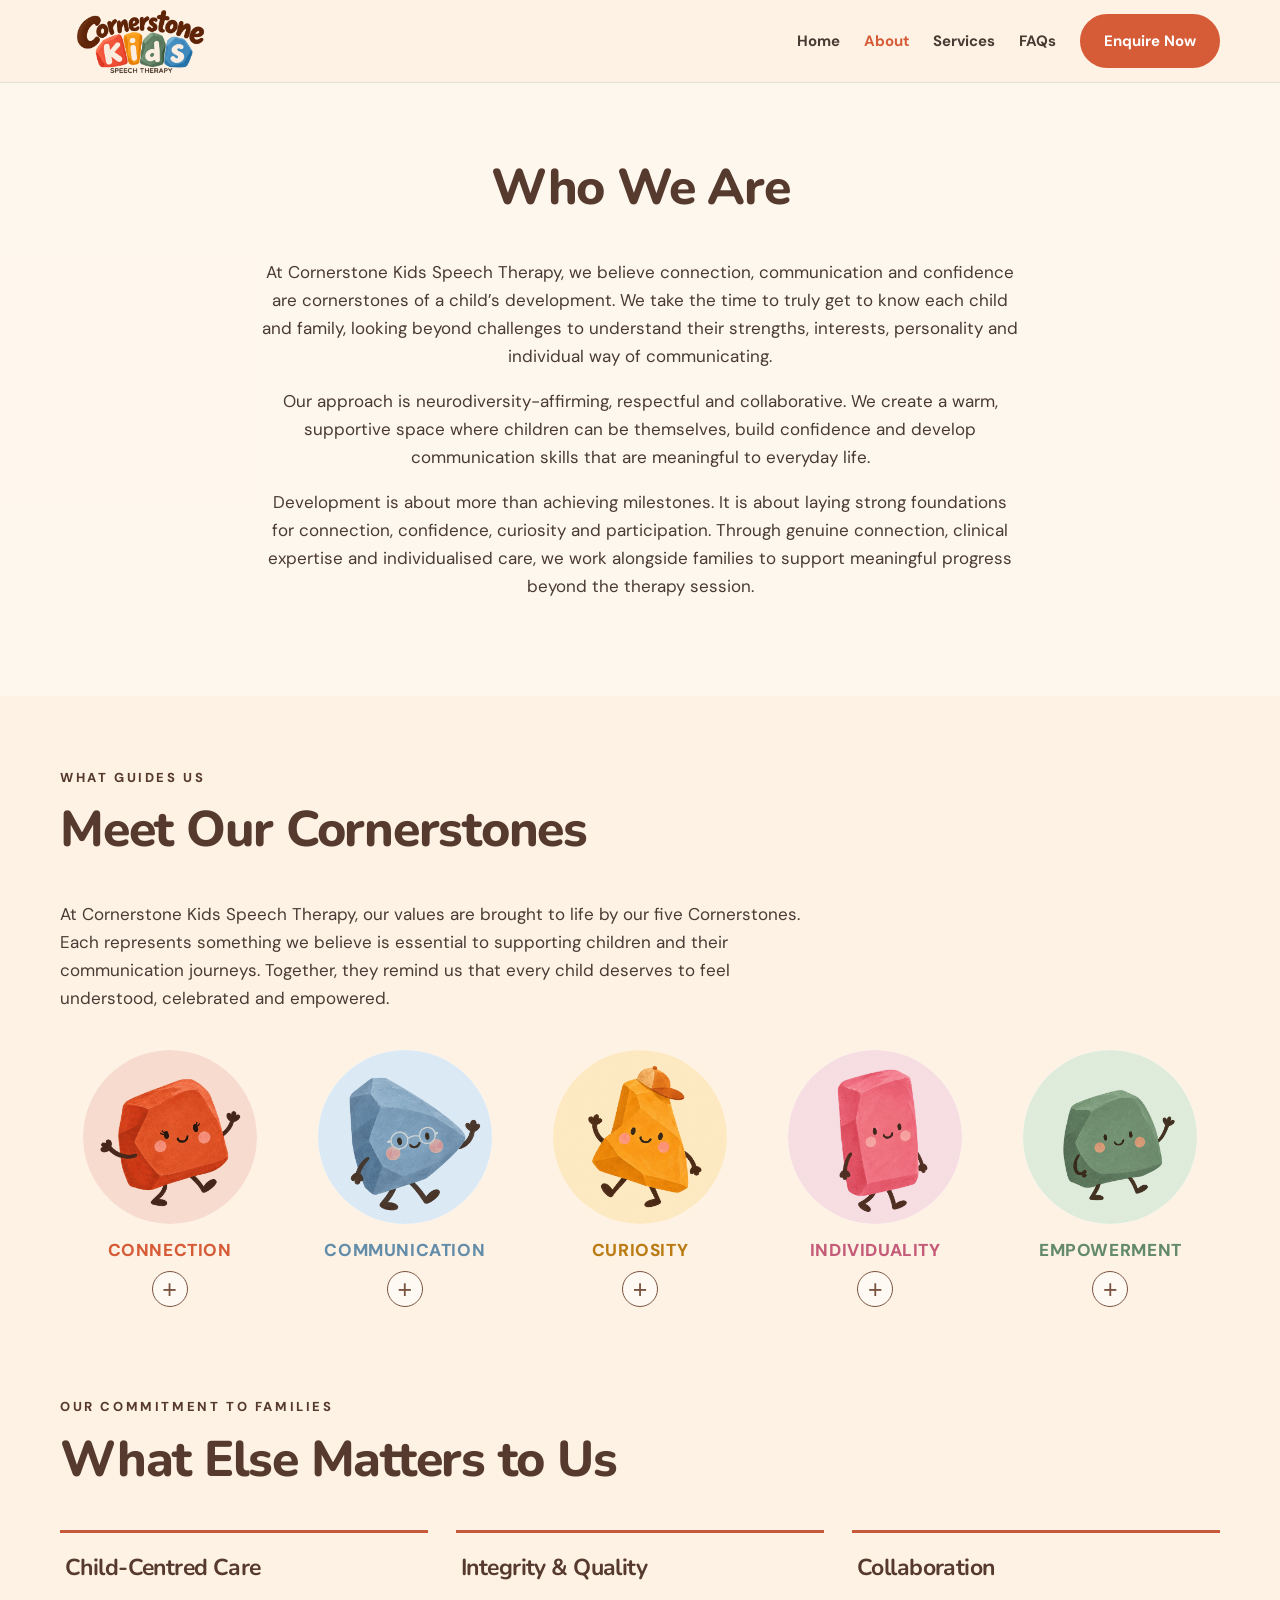
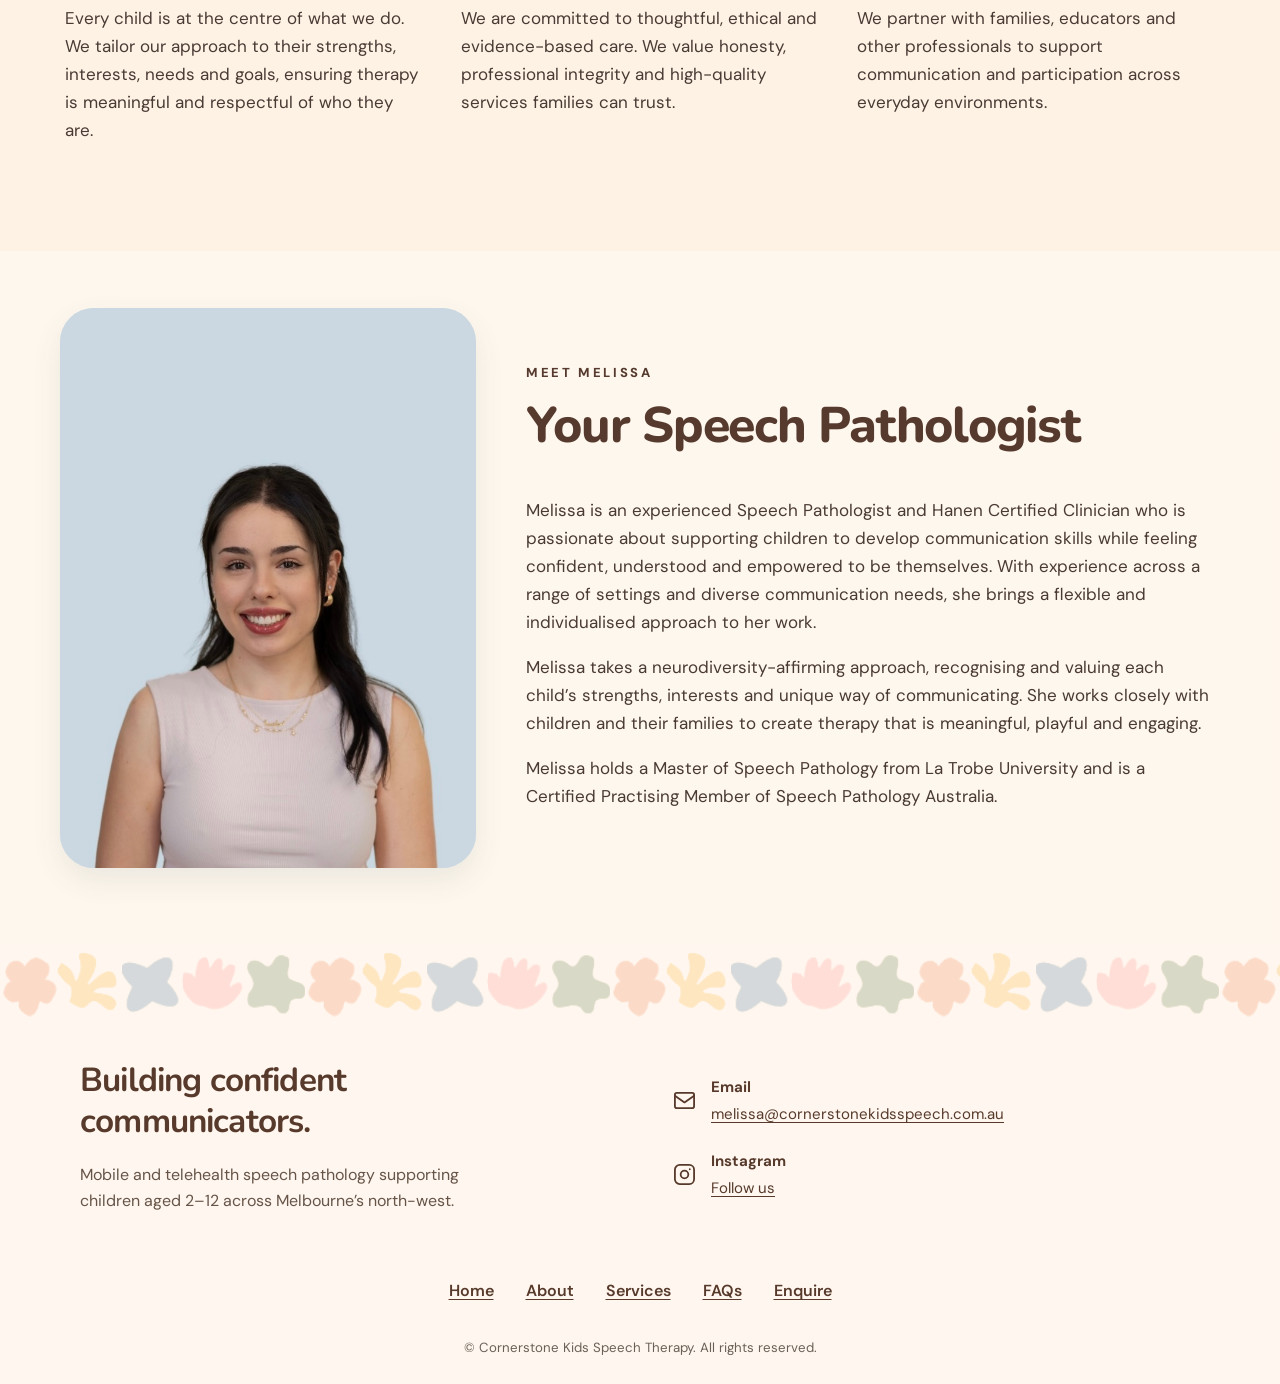
==== about/index.html @ b9ed5644 "Add files via upload" ====
<!DOCTYPE html>

<html lang="en-AU"><head><meta charset="utf-8"/><meta content="width=device-width,initial-scale=1" name="viewport"/><title>About | Cornerstone Kids Speech Therapy</title><meta content="Learn about Cornerstone Kids Speech Therapy, our values and Melissa, Certified Practising Speech Pathologist." name="description"/><link href="../assets/styles.css" rel="stylesheet"/><style>/* About page only: five Cornerstones in a balanced 3 + 2 layout */
.mascot-list{display:grid;grid-template-columns:repeat(6,minmax(0,1fr));gap:44px 22px;margin:36px 0 70px;align-items:start}
.mascot-list .mascot{grid-column:span 2;display:flex;flex-direction:column;align-items:center;gap:0;text-align:center;padding:0 12px;background:transparent!important;border-radius:0}
.mascot-list .mascot:nth-child(4){grid-column:2/span 2}
.mascot-list .mascot:nth-child(5){grid-column:4/span 2}
.mascot-list .mascot .eyebrow{order:2;font-size:clamp(18px,2vw,23px);font-weight:800;line-height:1.2;letter-spacing:.075em;text-transform:uppercase;margin:0 0 8px;color:#D65C37}
.mascot-list .mascot:nth-child(2) .eyebrow{color:#648DAA}
.mascot-list .mascot:nth-child(3) .eyebrow{color:#BA7B13}
.mascot-list .mascot:nth-child(4) .eyebrow{color:#C45C79}
.mascot-list .mascot:nth-child(5) .eyebrow{color:#638A6B}
.mascot-list .mascot-picture{order:1;width:min(100%,235px);height:235px;max-width:none;display:flex;align-items:center;justify-content:center;overflow:hidden;border-radius:50%;margin:0 auto 20px;background:#f8ddd0}
.mascot-list .mascot:nth-child(2) .mascot-picture{background:#dcebf6}
.mascot-list .mascot:nth-child(3) .mascot-picture{background:#ffebc3}
.mascot-list .mascot:nth-child(4) .mascot-picture{background:#f8dfe4}
.mascot-list .mascot:nth-child(5) .mascot-picture{background:#e0eddd}
.mascot-list .mascot-picture img{width:100%;height:100%;object-fit:contain;mix-blend-mode:multiply;border-radius:0}
.mascot-list .mascot h3{order:3;font-size:clamp(24px,2.6vw,32px);margin:0 0 10px}
.mascot-list .mascot>p:not(.eyebrow){order:4;margin:0;max-width:340px;font-size:16px;line-height:1.6}
@media(max-width:850px){.mascot-list{grid-template-columns:repeat(2,minmax(0,1fr));gap:38px 18px}.mascot-list .mascot,.mascot-list .mascot:nth-child(4),.mascot-list .mascot:nth-child(5){grid-column:auto}.mascot-list .mascot:nth-child(5){grid-column:1/-1;width:min(100%,340px);justify-self:center}.mascot-list .mascot-picture{height:200px;width:200px}}
@media(max-width:520px){.mascot-list{grid-template-columns:1fr;gap:42px}.mascot-list .mascot:nth-child(5){grid-column:auto}.mascot-list .mascot-picture{width:220px;height:220px}.mascot-list .mascot{padding:0 8px}}

/* Names above values, with only the names slightly smaller. */
.mascot-list .mascot > .mascot-picture{order:0!important}
.mascot-list .mascot > h3{order:1!important;font-size:clamp(21px,2.2vw,27px)!important}
.mascot-list .mascot > .eyebrow{order:2!important}
.mascot-list .mascot > p:not(.eyebrow){order:3!important}
</style><style>
/* Cornerstone Kids footer: scoped to footer only */
footer.ck-footer{background:#FFF7EF!important;color:#573A2B!important;padding:116px 22px 25px!important;position:relative}
footer.ck-footer::before{content:none!important}
.ck-footer-shapes{position:absolute;top:0;left:0;width:100%;height:76px;display:flex;align-items:center;justify-content:center;overflow:hidden;pointer-events:none}
.ck-footer-shapes img{display:block;flex:1 1 0;width:0;min-width:0;height:76px;max-width:none}
@media(max-width:280px){.ck-footer-shapes img{flex:0 1 auto;width:100%;height:auto}}

.ck-footer *{box-sizing:border-box}
.ck-footer .ck-footer-inner{max-width:1120px;margin:0 auto}
.ck-footer .ck-footer-top{display:grid;grid-template-columns:1fr 1fr;gap:64px;align-items:center}
.ck-footer .ck-footer-intro{max-width:430px}
.ck-footer .ck-footer-tagline{color:#573A2B;font-size:clamp(1.55rem,2.6vw,2.15rem);font-weight:700;line-height:1.22;margin:0 0 20px;text-align:left}
.ck-footer .ck-footer-description{color:#665448;font-size:1rem;line-height:1.65;margin:0;text-align:left}
.ck-footer .ck-footer-contacts{display:flex;flex-direction:column;gap:23px;min-width:0}
.ck-footer .ck-footer-contact{display:flex;align-items:center;gap:14px;min-width:0}
.ck-footer .ck-footer-icon{display:flex;align-items:center;justify-content:center;flex:0 0 25px;color:#573A2B}
.ck-footer .ck-footer-icon svg{width:23px;height:23px;fill:none;stroke:currentColor;stroke-width:1.9;stroke-linecap:round;stroke-linejoin:round}
.ck-footer .ck-footer-contact-text{display:flex;flex-direction:column;gap:3px;min-width:0}
.ck-footer .ck-footer-label{font-weight:700;color:#573A2B;font-size:.94rem}
.ck-footer a{color:#573A2B!important;text-decoration:underline;text-underline-offset:3px;overflow-wrap:anywhere}
.ck-footer .ck-footer-contact a{font-size:.94rem;line-height:1.5}
.ck-footer .ck-footer-links{display:flex;justify-content:center;align-items:center;flex-wrap:wrap;gap:14px 32px;margin:0;padding:0;border:0!important}
.ck-footer .ck-footer-links a{font-size:1rem;font-weight:600;text-decoration:underline!important}
.ck-footer .ck-footer-nav-area{padding-top:64px;padding-bottom:32px}
.ck-footer .ck-footer-copyright{font-size:.83rem;color:#6A6058;text-align:center;margin:0}
@media(max-width:700px){footer.ck-footer{padding:106px 20px 24px!important}.ck-footer .ck-footer-top{grid-template-columns:1fr;gap:32px}.ck-footer .ck-footer-intro{max-width:none}.ck-footer .ck-footer-nav-area{padding-top:48px;padding-bottom:26px}.ck-footer .ck-footer-links{gap:14px 22px}.ck-footer .ck-footer-contact a{font-size:.88rem}}
</style><style>
/* About page only: centre the Who We Are heading and copy. */
.about-who-centred .intro{text-align:center;margin-left:auto;margin-right:auto;}
.about-who-centred .intro h2,.about-who-centred .intro p{text-align:center;}
</style><style>
/* About page: modest spacing reductions only */
main#main > section.section:first-child{padding-bottom:clamp(35px,4.5vw,58px)!important}
main#main > section.section:nth-child(2){padding-top:clamp(35px,4.5vw,58px)!important;padding-bottom:clamp(35px,4.5vw,58px)!important}
main#main > section.section:nth-child(3){padding-top:clamp(35px,4.5vw,58px)!important}
main#main .mascot-list{margin-bottom:44px}
@media(max-width:700px){main#main > section.section:first-child{padding-bottom:34px!important}main#main > section.section:nth-child(2){padding-top:34px!important;padding-bottom:38px!important}main#main > section.section:nth-child(3){padding-top:38px!important}main#main .mascot-list{margin-bottom:34px}}
</style><style>
/* About page: interactive Cornerstone descriptions only */
.mascot-list .mascot{position:relative;isolation:isolate}
.mascot-list .mascot:has(.cornerstone-popover:not([hidden])){z-index:10}
.mascot-list .mascot .eyebrow{margin-bottom:10px!important;text-align:center}
.mascot-list .cornerstone-expand{order:4;display:flex;align-items:center;justify-content:center;width:36px;height:36px;padding:0;border:1.5px solid #79533F;border-radius:50%;background:#FFF9F3;color:#79533F;font:500 25px/1 Arial,sans-serif;cursor:pointer;transition:background .15s ease}
.mascot-list .cornerstone-expand:hover{background:#F8E8DC}
.mascot-list .cornerstone-expand:focus-visible{outline:3px solid #79533F;outline-offset:3px}
.mascot-list .cornerstone-popover{position:absolute;z-index:20;top:calc(100% + 12px);left:50%;transform:translateX(-50%);width:min(340px,calc(100vw - 36px));padding:22px 22px 24px;background:#FFF9F3;border:1px solid #E9D7C9;border-radius:20px;box-shadow:0 14px 36px rgba(70,45,34,.19);text-align:center}
.mascot-list .cornerstone-popover[hidden]{display:none!important}
.mascot-list .cornerstone-popover h3{margin:0 0 10px!important;font-size:clamp(21px,2.2vw,27px)!important;color:#573A2B}
.mascot-list .cornerstone-popover p{margin:0!important;font-size:16px;line-height:1.6;color:#573A2B}
@media(max-width:520px){.mascot-list .cornerstone-popover{width:min(330px,calc(100vw - 32px))}}
</style><style>
/* Five Cornerstones across on desktop; retain interactive + pop-out boxes. */
@media(min-width:1000px){
 main#main .mascot-list{grid-template-columns:repeat(5,minmax(0,1fr))!important;gap:16px!important;align-items:start}
 main#main .mascot-list .mascot,main#main .mascot-list .mascot:nth-child(4),main#main .mascot-list .mascot:nth-child(5){grid-column:auto!important;width:auto!important;min-width:0;padding:0 4px!important}
 main#main .mascot-list .mascot-picture{width:min(100%,174px)!important;height:auto!important;aspect-ratio:1/1;margin-bottom:16px!important}
 main#main .mascot-list .mascot .eyebrow{font-size:clamp(13px,1.35vw,18px)!important;letter-spacing:.035em!important;overflow-wrap:anywhere}
 main#main .mascot-list .cornerstone-popover{width:min(310px,calc(100vw - 36px))}
 main#main .mascot-list .mascot:first-child .cornerstone-popover{left:0;transform:none}
 main#main .mascot-list .mascot:last-child .cornerstone-popover{left:auto;right:0;transform:none}
}
</style></head><body><a class="skip" href="#main">Skip to content</a><header class="site-header"><div class="wrap nav"><a class="brand" href="../index.html"><img alt="Cornerstone Kids Speech Therapy" class="brand-logo" src="../assets/cornerstone-kids-logo.png"/></a><button aria-expanded="false" aria-label="Open navigation" class="menu">☰</button><nav aria-label="Main navigation" class="nav-links"><a href="../index.html">Home</a><a aria-current="page" href="../about/index.html">About</a><a href="../services/index.html">Services</a><a href="../faqs/index.html">FAQs</a><a class="btn" href="../contact/index.html">Enquire Now</a></nav></div></header><main id="main"><section class="section paper about-who-centred"><div class="wrap"><div class="intro"><h2>Who We Are</h2><p>At Cornerstone Kids Speech Therapy, we believe connection, communication and confidence are cornerstones of a child’s development. We take the time to truly get to know each child and family, looking beyond challenges to understand their strengths, interests, personality and individual way of communicating.</p><p>Our approach is neurodiversity-affirming, respectful and collaborative. We create a warm, supportive space where children can be themselves, build confidence and develop communication skills that are meaningful to everyday life.</p><p>Development is about more than achieving milestones. It is about laying strong foundations for connection, confidence, curiosity and participation. Through genuine connection, clinical expertise and individualised care, we work alongside families to support meaningful progress beyond the therapy session.</p></div></div></section><section class="section"><div class="wrap"><div class="intro"><p class="eyebrow">What guides us</p><h2>Meet Our Cornerstones</h2><p>At Cornerstone Kids Speech Therapy, our values are brought to life by our five Cornerstones. Each represents something we believe is essential to supporting children and their communication journeys. Together, they remind us that every child deserves to feel understood, celebrated and empowered.</p></div><div class="mascot-list"><article class="mascot"><div class="mascot-picture"><img alt="Mabel, the connection Cornerstone character" loading="lazy" src="../assets/mabel.jpg"/></div><p class="eyebrow">Connection</p><button class="cornerstone-expand" type="button" aria-expanded="false" aria-label="Read about this Cornerstone">+</button><div class="cornerstone-popover" hidden><h3>Meet Mabel</h3><p>We believe meaningful communication begins with connection. We create warm, welcoming spaces where children feel safe, seen, understood and included.</p></div></article><article class="mascot"><div class="mascot-picture"><img alt="Arlo, the communication Cornerstone character" loading="lazy" src="../assets/arlo.jpg"/></div><p class="eyebrow">Communication</p><button class="cornerstone-expand" type="button" aria-expanded="false" aria-label="Read about this Cornerstone">+</button><div class="cornerstone-popover" hidden><h3>Meet Arlo</h3><p>Every child has something to say. We recognise and celebrate all forms of communication, knowing every way of expressing ourselves deserves to be heard.</p></div></article><article class="mascot"><div class="mascot-picture"><img alt="Pip, the curiosity Cornerstone character" loading="lazy" src="../assets/pip.jpg"/></div><p class="eyebrow">Curiosity</p><button class="cornerstone-expand" type="button" aria-expanded="false" aria-label="Read about this Cornerstone">+</button><div class="cornerstone-popover" hidden><h3>Meet Pip</h3><p>We embrace children’s natural curiosity, following their interests and creating opportunities for exploration, discovery and meaningful learning.</p></div></article><article class="mascot"><div class="mascot-picture"><img alt="Rumi, the individuality Cornerstone character" loading="lazy" src="../assets/rumi.jpg"/></div><p class="eyebrow">Individuality</p><button class="cornerstone-expand" type="button" aria-expanded="false" aria-label="Read about this Cornerstone">+</button><div class="cornerstone-popover" hidden><h3>Meet Rumi</h3><p>Every child is wonderfully unique. We celebrate different strengths, perspectives and ways of communicating, learning and experiencing the world.</p></div></article><article class="mascot"><div class="mascot-picture"><img alt="Benny, the empowerment Cornerstone character" loading="lazy" src="../assets/benny.jpg"/></div><p class="eyebrow">Empowerment</p><button class="cornerstone-expand" type="button" aria-expanded="false" aria-label="Read about this Cornerstone">+</button><div class="cornerstone-popover" hidden><h3>Meet Benny</h3><p>We support children to build confidence, make choices and communicate in ways that feel right for them, encouraging independence and self-expression.</p></div></article></div><div class="commitments"><p class="eyebrow">Our commitment to families</p><h2>What Else Matters to Us</h2><div class="commitment-grid"><div><h3>Child-Centred Care</h3><p>Every child is at the centre of what we do. We tailor our approach to their strengths, interests, needs and goals, ensuring therapy is meaningful and respectful of who they are.</p></div><div><h3>Integrity &amp; Quality</h3><p>We are committed to thoughtful, ethical and evidence-based care. We value honesty, professional integrity and high-quality services families can trust.</p></div><div><h3>Collaboration</h3><p>We partner with families, educators and other professionals to support communication and participation across everyday environments.</p></div></div></div></div></section><section class="section paper"><div class="wrap bio"><div class="portrait"><img alt="Melissa, Certified Practising Speech Pathologist at Cornerstone Kids Speech Therapy" src="../assets/melissa-headshot.jpg"/></div><div><p class="eyebrow">Meet Melissa</p><h2>Your Speech Pathologist</h2><p>Melissa is an experienced Speech Pathologist and Hanen Certified Clinician who is passionate about supporting children to develop communication skills while feeling confident, understood and empowered to be themselves. With experience across a range of settings and diverse communication needs, she brings a flexible and individualised approach to her work.</p><p>Melissa takes a neurodiversity-affirming approach, recognising and valuing each child’s strengths, interests and unique way of communicating. She works closely with children and their families to create therapy that is meaningful, playful and engaging.</p><p>Melissa holds a Master of Speech Pathology from La Trobe University and is a Certified Practising Member of Speech Pathology Australia.</p></div></div></section></main><footer class="ck-footer"><div class="ck-footer-shapes" aria-hidden="true"></div><div class="ck-footer-inner"><div class="ck-footer-top"><div class="ck-footer-intro"><h2 class="ck-footer-tagline">Building confident communicators.</h2><p class="ck-footer-description">Mobile and telehealth speech pathology supporting children aged 2–12 across Melbourne’s north-west.</p></div><div class="ck-footer-contacts"><div class="ck-footer-contact"><span class="ck-footer-icon"><svg viewBox="0 0 24 24" aria-hidden="true"><rect x="2" y="4" width="20" height="16" rx="2"/><path d="m22 7-10 7L2 7"/></svg></span><div class="ck-footer-contact-text"><span class="ck-footer-label">Email</span><a href="mailto:melissa@cornerstonekidsspeech.com.au">melissa@cornerstonekidsspeech.com.au</a></div></div><div class="ck-footer-contact"><span class="ck-footer-icon"><svg viewBox="0 0 24 24" aria-hidden="true"><rect x="2" y="2" width="20" height="20" rx="5"/><circle cx="12" cy="12" r="4"/><path d="M17.5 6.5h.01"/></svg></span><div class="ck-footer-contact-text"><span class="ck-footer-label">Instagram</span><a href="https://www.instagram.com/cornerstonekids.speechtherapy/" target="_blank" rel="noopener noreferrer">Follow us</a></div></div></div></div><div class="ck-footer-nav-area"><nav aria-label="Footer navigation" class="ck-footer-links"><a href="../index.html">Home</a><a href="../about/index.html">About</a><a href="../services/index.html">Services</a><a href="../faqs/index.html">FAQs</a><a href="../contact/index.html">Enquire</a></nav></div><p class="ck-footer-copyright">© Cornerstone Kids Speech Therapy. All rights reserved.</p></div></footer><script src="../assets/script.js"></script><script>
(function(){
  const strip=document.querySelector('.ck-footer-shapes');
  if(!strip)return;
  const shapes=['[data-uri]','[data-uri]','[data-uri]','[data-uri]','[data-uri]'];
  function update(){
    const width=strip.clientWidth-6;
    // Only whole shapes are inserted. Distribute any remaining space between them.
    const count=Math.max(1,Math.floor(width/58));
    const shapeWidth=Math.min(58,width/count);
    strip.style.setProperty('--shape-width',shapeWidth+'px');
    if(strip.childElementCount===count)return;
    strip.replaceChildren();
    for(let i=0;i<count;i++){
      const img=document.createElement('img');
      img.src=shapes[i%5];img.alt='';img.decoding='async';
      strip.appendChild(img);
    }
  }
  update();window.addEventListener('resize',update,{passive:true});
})();
</script><script>
/* Cornerstone pop-out cards: open one at a time, close with Escape or outside click. */
(function(){
 const cards=[...document.querySelectorAll('.mascot-list .mascot')];
 function close(card){const b=card.querySelector('.cornerstone-expand'),p=card.querySelector('.cornerstone-popover');p.hidden=true;b.textContent='+';b.setAttribute('aria-expanded','false');}
 cards.forEach((card,i)=>{const b=card.querySelector('.cornerstone-expand'),p=card.querySelector('.cornerstone-popover');p.id='cornerstone-description-'+i;b.setAttribute('aria-controls',p.id);b.addEventListener('click',()=>{const opening=p.hidden;cards.forEach(close);if(opening){p.hidden=false;b.textContent='−';b.setAttribute('aria-expanded','true');}});});
 document.addEventListener('keydown',e=>{if(e.key==='Escape')cards.forEach(close)});
 document.addEventListener('click',e=>{if(!e.target.closest('.mascot-list .mascot'))cards.forEach(close)});
})();
</script></body></html>
---- assets/styles.css ----
@import url("https://fonts.googleapis.com/css2?family=DM+Sans:wght@400;500;600;700&family=Nunito:wght@500;600;700;800;900&display=swap");
:root{--terra:#C65A3A;--peach:#DFA688;--beige:#FFF1E6;--sage:#7F9B86;--forest:#2F4A3F;--ink:#273b34;--paper:#FFF8F1;--white:#fff;--shadow:0 12px 30px rgba(47,74,63,.09);--radius:24px;--max:1160px}*{box-sizing:border-box}html{scroll-behavior:smooth}body{margin:0;background:var(--beige);color:var(--ink);font-family:"DM Sans",Arial,sans-serif;line-height:1.65;font-size:17px}a{color:inherit}img{max-width:100%;display:block}.wrap{width:min(calc(100% - 40px),var(--max));margin:auto}.skip{position:absolute;left:-9999px}.skip:focus{left:16px;top:16px;background:white;padding:10px;z-index:99}.site-header{position:sticky;top:0;z-index:20;background:rgba(242,230,218,.96);border-bottom:1px solid rgba(47,74,63,.12);backdrop-filter:blur(8px)}.nav{min-height:82px;display:flex;align-items:center;justify-content:space-between;gap:22px}.brand{text-decoration:none;line-height:1}.brand-main{font-family:"Nunito",Arial,sans-serif;font-weight:700;font-size:25px}.brand-main b{color:var(--terra)}.brand-main span{color:var(--forest)}.brand-sub{display:block;text-transform:uppercase;letter-spacing:.28em;font-size:10px;margin-top:7px;color:var(--forest)}.nav-links{display:flex;align-items:center;gap:24px}.nav-links a{text-decoration:none;font-weight:700;font-size:15px}.nav-links a:hover,.nav-links a[aria-current=page]{color:var(--terra)}.btn{display:inline-flex;align-items:center;justify-content:center;border-radius:999px;padding:13px 22px;background:var(--terra);color:white!important;text-decoration:none!important;font-weight:800;border:2px solid var(--terra);cursor:pointer}.btn:hover{background:#a9482e;border-color:#a9482e}.btn.alt{background:transparent;color:var(--forest)!important;border-color:var(--forest)}.menu{display:none;background:none;border:0;font-size:28px;color:var(--forest)}h1,h2,h3{font-family:"Nunito",Arial,sans-serif;line-height:1.15;color:var(--forest);margin-top:0}h1{font-size:clamp(44px,7vw,78px);letter-spacing:-.035em}h2{font-size:clamp(32px,4.5vw,50px)}h3{font-size:24px}.eyebrow{font-size:13px;text-transform:uppercase;letter-spacing:.2em;font-weight:800;color:var(--terra)}.hero{padding:90px 0 72px}.hero-grid{display:grid;grid-template-columns:1.1fr .9fr;align-items:center;gap:64px}.hero h1 span{color:var(--terra)}.lead{font-size:21px;max-width:680px}.actions{display:flex;gap:12px;flex-wrap:wrap;margin-top:30px}.art{min-height:430px;position:relative}.shape{position:absolute;border-radius:42% 58% 55% 45%}.s1{width:230px;height:250px;background:var(--terra);left:25px;top:100px}.s2{width:190px;height:250px;background:var(--peach);left:180px;top:35px;border-radius:48% 52% 34% 66%}.s3{width:180px;height:170px;background:var(--sage);right:0;bottom:25px}.s4{width:115px;height:115px;background:var(--forest);right:50px;top:70px}.section{padding:76px 0}.section.paper{background:rgba(255,250,245,.68)}.section.terra-soft{background:rgba(223,166,136,.24)}.intro{max-width:760px;margin-bottom:38px}.grid3{display:grid;grid-template-columns:repeat(3,1fr);gap:20px}.card{background:var(--paper);padding:30px;border-radius:var(--radius);box-shadow:var(--shadow)}.card .num{font-family:"Nunito",Arial,sans-serif;font-size:40px;color:var(--peach);font-weight:bold}.practice-grid{display:grid;grid-template-columns:repeat(4,1fr);gap:14px}.practice{min-height:145px;border-radius:22px;padding:22px;background:rgba(255,250,245,.8);display:flex;flex-direction:column;justify-content:flex-end;font-weight:800}.dot{width:32px;height:32px;border-radius:50%;margin-bottom:auto;background:var(--terra)}.practice:nth-child(2n) .dot{background:var(--sage)}.practice:nth-child(3n) .dot{background:var(--peach)}.practice:nth-child(4n) .dot{background:var(--forest)}.process{display:grid;gap:12px}.step{border:0;border-radius:20px;background:var(--paper);box-shadow:var(--shadow);overflow:hidden}.step button{width:100%;border:0;background:none;padding:22px 26px;text-align:left;display:flex;align-items:center;gap:20px;color:var(--forest);font:700 18px Arial;cursor:pointer}.step button span:first-child{color:var(--terra);font-family:"Nunito",Arial,sans-serif;font-size:25px}.step button span:last-child{margin-left:auto;font-size:25px}.step p{display:none;margin:0;padding:0 26px 24px 74px}.step.open p{display:block}.cta{background:var(--forest);color:white;border-radius:32px;padding:48px}.cta h2{color:white}.page-hero{padding:70px 0 44px}.page-hero p{font-size:20px;max-width:760px}.values{display:grid;grid-template-columns:1fr 1fr;gap:18px}.value{padding:30px;border-top:4px solid var(--terra);background:rgba(255,250,245,.7);border-radius:0 0 22px 22px}.value:nth-child(2){border-color:var(--sage)}.value:nth-child(3){border-color:var(--peach)}.value:nth-child(4){border-color:var(--forest)}.bio{display:grid;grid-template-columns:.75fr 1.25fr;gap:50px;align-items:center}.portrait{border-radius:34px;overflow:hidden;box-shadow:var(--shadow);background:#d7e0e4}.portrait img{width:100%;height:560px;object-fit:cover;object-position:center 30%}.service-list{display:grid;grid-template-columns:repeat(3,1fr);gap:20px}.areas{columns:2;column-gap:45px}.area{break-inside:avoid;margin-bottom:25px}.area h3{font-size:20px;margin-bottom:6px}.faq{display:grid;gap:14px}.faq details{background:var(--paper);border-radius:18px;padding:20px 24px;box-shadow:var(--shadow)}.faq summary{font-weight:800;cursor:pointer;color:var(--forest);font-size:18px}.faq details p{margin-bottom:0}.contact-grid{display:grid;grid-template-columns:.75fr 1.25fr;gap:35px}.contact-card{background:var(--forest);color:white;border-radius:28px;padding:32px;align-self:start}.contact-card h2,.contact-card h3{color:white}.contact-card a{color:white}.form{background:var(--paper);padding:34px;border-radius:28px;box-shadow:var(--shadow)}.fields{display:grid;grid-template-columns:1fr 1fr;gap:18px}.field{display:grid;gap:7px}.field.full{grid-column:1/-1}label,legend{font-weight:800;color:var(--forest)}input,select,textarea{width:100%;font:inherit;padding:12px 14px;border:1px solid #b9b3aa;border-radius:12px;background:white;color:var(--ink)}textarea{min-height:130px;resize:vertical}fieldset{border:0;padding:0;margin:0}.checks{display:grid;gap:8px;margin-top:8px}.checks label{font-weight:400;display:flex;gap:9px;align-items:flex-start}.checks input{width:auto;margin-top:6px}.form-note{font-size:14px;background:#f7eee6;padding:14px;border-radius:12px}.notice{display:none;background:#e6efe9;padding:16px;border-radius:12px;margin-top:15px}.footer{padding:48px 0 30px;border-top:1px solid rgba(47,74,63,.15)}.footer-grid{display:grid;grid-template-columns:1.2fr .8fr .8fr;gap:30px}.footer a{color:var(--forest)}.small{font-size:14px}.footer-bottom{margin-top:35px;padding-top:18px;border-top:1px solid rgba(47,74,63,.12);font-size:13px}.pill{display:inline-block;padding:6px 11px;border-radius:999px;background:rgba(127,155,134,.2);font-size:13px;font-weight:700;margin:3px}.callout{border-left:4px solid var(--terra);padding:2px 0 2px 18px}.mobile-only{display:none}@media(max-width:850px){body{font-size:16px}.wrap{width:min(calc(100% - 28px),var(--max))}.menu{display:block}.nav-links{display:none;position:absolute;left:0;right:0;top:81px;background:var(--beige);padding:22px;flex-direction:column;align-items:stretch;border-bottom:1px solid rgba(47,74,63,.15)}.nav-links.open{display:flex}.nav-links .btn{text-align:center}.hero{padding:58px 0}.hero-grid,.bio,.contact-grid{grid-template-columns:1fr}.art{min-height:330px;order:-1}.s1{width:170px;height:185px}.s2{width:145px;height:185px;left:140px}.s3{width:145px;height:130px}.s4{width:90px;height:90px}.grid3,.service-list{grid-template-columns:1fr}.practice-grid{grid-template-columns:1fr 1fr}.values{grid-template-columns:1fr}.areas{columns:1}.fields{grid-template-columns:1fr}.field.full{grid-column:auto}.portrait img{height:auto}.footer-grid{grid-template-columns:1fr}.section{padding:58px 0}.cta{padding:34px 26px}}@media(max-width:520px){.practice-grid{grid-template-columns:1fr}.brand-main{font-size:20px}.brand-sub{font-size:8px}.art{min-height:280px}.s1{left:5px;top:80px}.s2{left:100px}.s4{right:20px}.step p{padding-left:26px}}

/* Brand refresh */
body{color:#493a33}.site-header{background:rgba(255,241,230,.97)}.brand-logo{width:160px;height:66px;object-fit:contain;mix-blend-mode:multiply}.footer .brand-logo{width:175px;height:76px}h1,h2,h3{color:#563a2e;letter-spacing:-.025em}h1{font-weight:800}h2{font-weight:800}.nav-links a{font-weight:700}.mascot-list{display:grid;gap:26px;margin:36px 0 70px}.mascot{display:grid;grid-template-columns:minmax(180px,300px) 1fr;align-items:center;gap:38px;padding:24px 30px;border-radius:26px;background:#fff9f3}.mascot:nth-child(even){background:#f9e8df}.mascot:nth-child(even) .mascot-picture{order:2}.mascot-picture{max-width:300px;margin:auto}.mascot-picture img{width:100%;height:auto;mix-blend-mode:multiply;border-radius:16px}.mascot h3{font-size:clamp(26px,3vw,36px);margin-bottom:12px}.mascot p{max-width:640px}.commitments{padding:32px 0 10px}.commitment-grid{display:grid;grid-template-columns:repeat(3,1fr);gap:28px;margin-top:28px}.commitment-grid>div{border-top:3px solid #c65a3a;padding:22px 5px}.commitment-grid h3{font-size:23px}@media(max-width:700px){.mascot{grid-template-columns:1fr;gap:10px;padding:20px}.mascot:nth-child(even) .mascot-picture{order:0}.mascot-picture{max-width:230px}.commitment-grid{grid-template-columns:1fr;gap:10px}.brand-logo{width:132px;height:59px}.nav{min-height:76px}.nav-links{top:75px}}


/* Cornerstone Kids: October 2026 brand palette */
:root{
  --terra: #D65B37;
  --peach: #E66D62;
  --beige: #FEF2E5;
  --sage: #8CA994;
  --forest: #563A2E;
  --ink: #493A33;
  --paper: #FFF9F3;
  --coral:#E66D62;
  --golden:#E8A33B;
  --soft-blue:#8AB7D7;
}

body{background:#FEF2E5}
.site-header{background:rgba(254,242,229,.97)}
.section.paper{background:rgba(255,249,243,.68)}
.section.terra-soft{background:rgba(230,109,98,.13)}
.card,.step,.faq details,.form{background:#FFF9F3}
.s1{background:var(--coral)}
.s2{background:var(--golden)}
.s3{background:var(--sage)}
.s4{background:var(--soft-blue)}
.practice:nth-child(3n) .dot{background:var(--golden)}
.practice:nth-child(4n) .dot{background:var(--soft-blue)}
.value:nth-child(3){border-color:var(--golden)}
.value:nth-child(4){border-color:var(--soft-blue)}
.mascot:nth-child(even){background:rgba(230,109,98,.10)}
.mascot:nth-child(odd){background:rgba(140,169,148,.11)}
.brand-logo,.footer .brand-logo{mix-blend-mode:normal;object-fit:contain}
h1,h2,h3,.eyebrow{color:#563A2E}
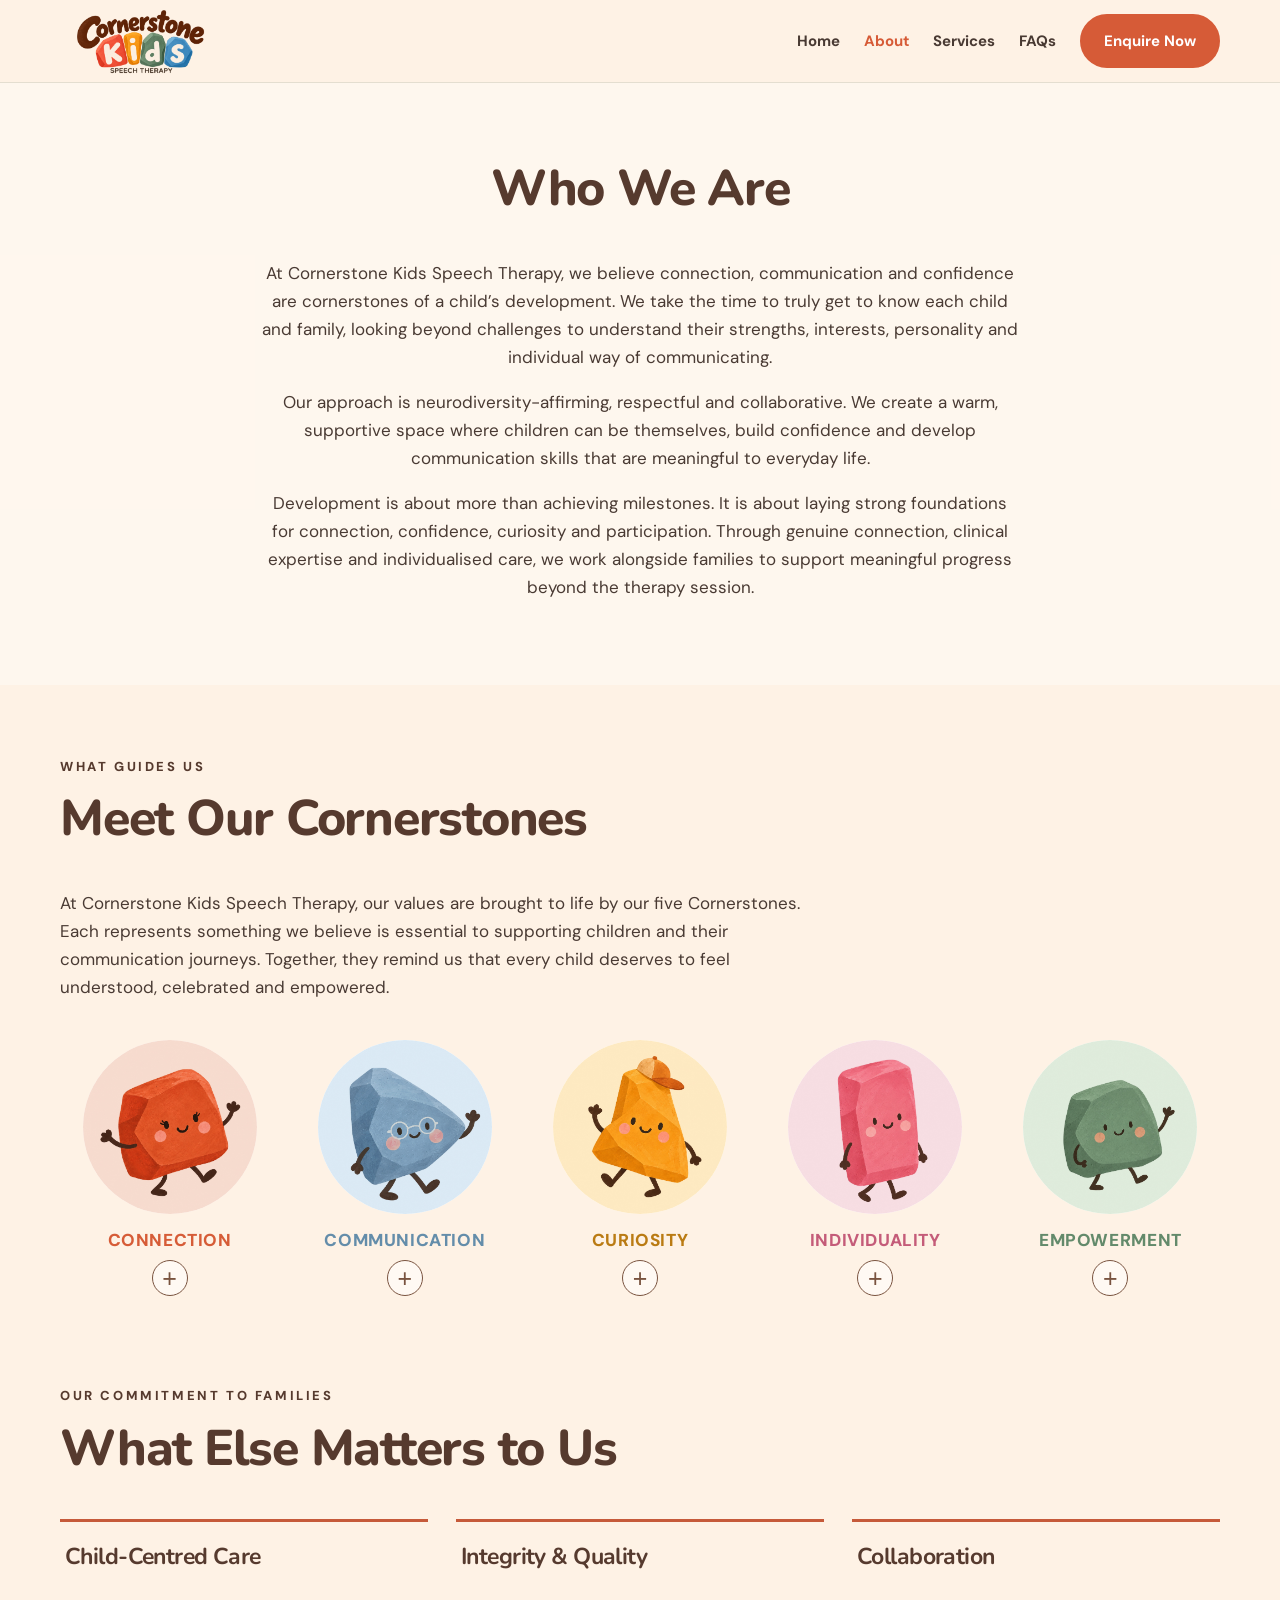
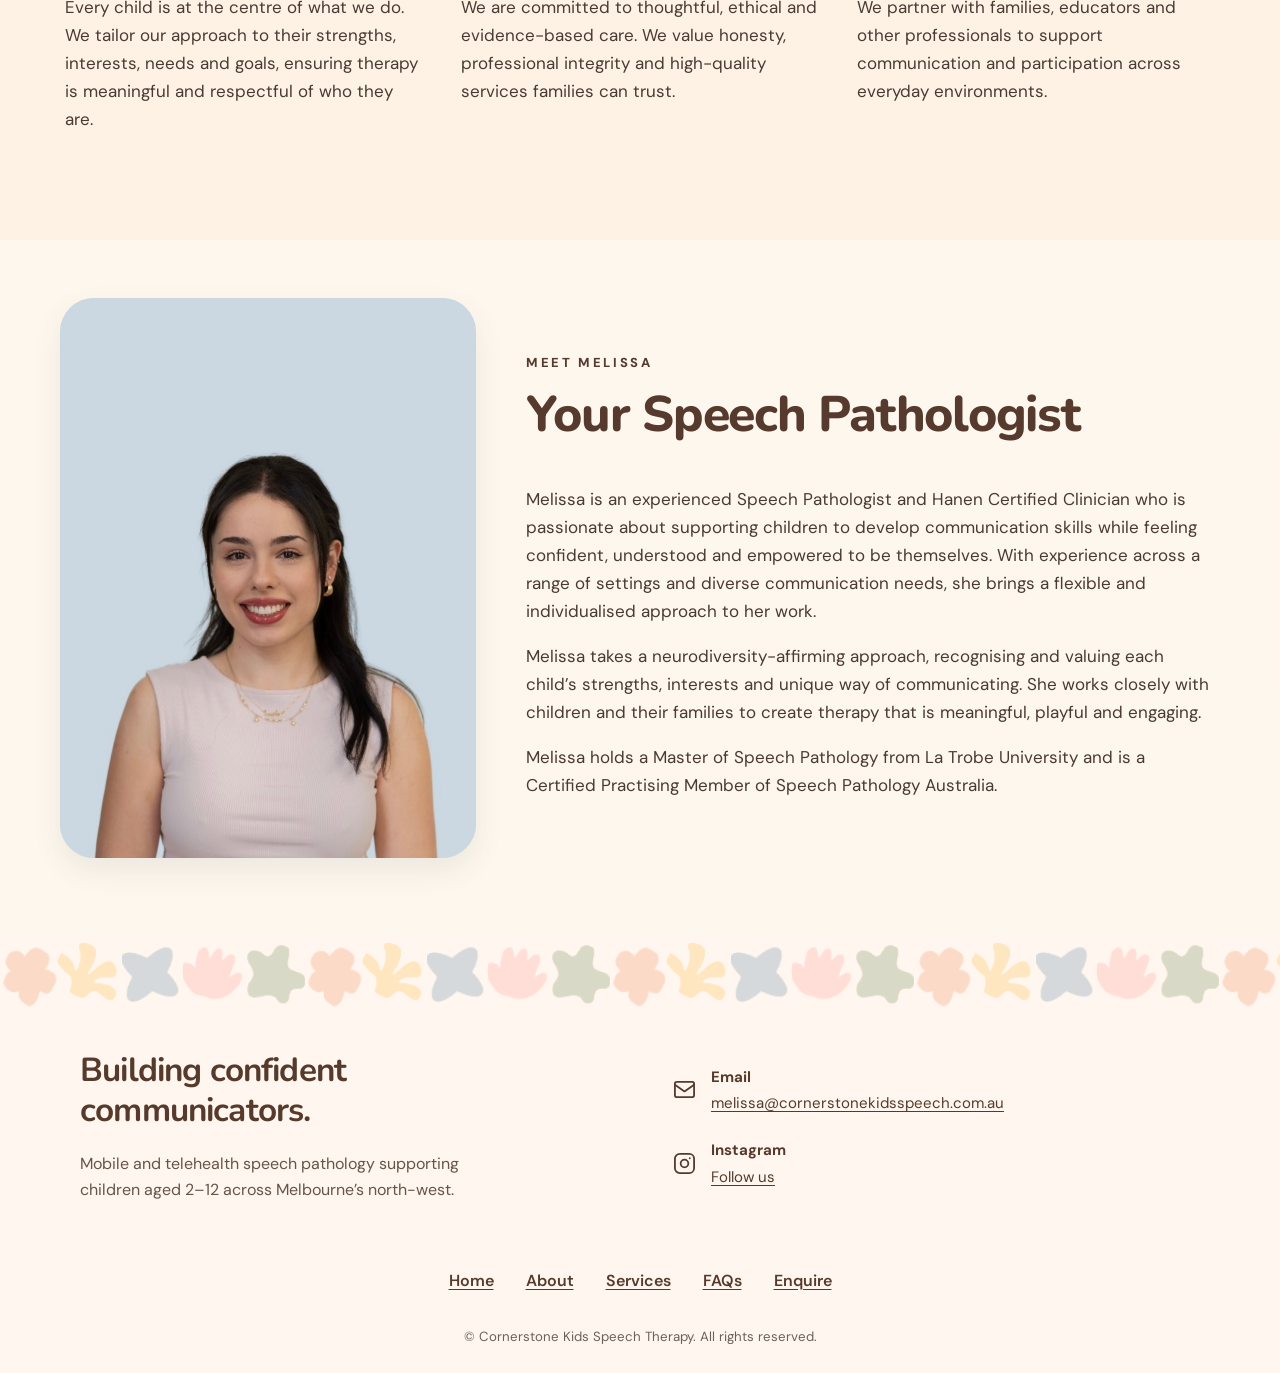
==== commit d8fed973: "Add files via upload" ====
--- a/about/index.html
+++ b/about/index.html
@@ -88,6 +88,10 @@
  main#main .mascot-list .mascot:first-child .cornerstone-popover{left:0;transform:none}
  main#main .mascot-list .mascot:last-child .cornerstone-popover{left:auto;right:0;transform:none}
 }
+</style><style>
+/* Who We Are only: subtly tighten whitespace above and below. */
+main#main > section.section.about-who-centred{padding-top:clamp(56px,6vw,82px)!important;padding-bottom:clamp(28px,3.6vw,46px)!important}
+@media(max-width:700px){main#main > section.section.about-who-centred{padding-top:48px!important;padding-bottom:28px!important}}
 </style></head><body><a class="skip" href="#main">Skip to content</a><header class="site-header"><div class="wrap nav"><a class="brand" href="../index.html"><img alt="Cornerstone Kids Speech Therapy" class="brand-logo" src="../assets/cornerstone-kids-logo.png"/></a><button aria-expanded="false" aria-label="Open navigation" class="menu">☰</button><nav aria-label="Main navigation" class="nav-links"><a href="../index.html">Home</a><a aria-current="page" href="../about/index.html">About</a><a href="../services/index.html">Services</a><a href="../faqs/index.html">FAQs</a><a class="btn" href="../contact/index.html">Enquire Now</a></nav></div></header><main id="main"><section class="section paper about-who-centred"><div class="wrap"><div class="intro"><h2>Who We Are</h2><p>At Cornerstone Kids Speech Therapy, we believe connection, communication and confidence are cornerstones of a child’s development. We take the time to truly get to know each child and family, looking beyond challenges to understand their strengths, interests, personality and individual way of communicating.</p><p>Our approach is neurodiversity-affirming, respectful and collaborative. We create a warm, supportive space where children can be themselves, build confidence and develop communication skills that are meaningful to everyday life.</p><p>Development is about more than achieving milestones. It is about laying strong foundations for connection, confidence, curiosity and participation. Through genuine connection, clinical expertise and individualised care, we work alongside families to support meaningful progress beyond the therapy session.</p></div></div></section><section class="section"><div class="wrap"><div class="intro"><p class="eyebrow">What guides us</p><h2>Meet Our Cornerstones</h2><p>At Cornerstone Kids Speech Therapy, our values are brought to life by our five Cornerstones. Each represents something we believe is essential to supporting children and their communication journeys. Together, they remind us that every child deserves to feel understood, celebrated and empowered.</p></div><div class="mascot-list"><article class="mascot"><div class="mascot-picture"><img alt="Mabel, the connection Cornerstone character" loading="lazy" src="../assets/mabel.jpg"/></div><p class="eyebrow">Connection</p><button class="cornerstone-expand" type="button" aria-expanded="false" aria-label="Read about this Cornerstone">+</button><div class="cornerstone-popover" hidden><h3>Meet Mabel</h3><p>We believe meaningful communication begins with connection. We create warm, welcoming spaces where children feel safe, seen, understood and included.</p></div></article><article class="mascot"><div class="mascot-picture"><img alt="Arlo, the communication Cornerstone character" loading="lazy" src="../assets/arlo.jpg"/></div><p class="eyebrow">Communication</p><button class="cornerstone-expand" type="button" aria-expanded="false" aria-label="Read about this Cornerstone">+</button><div class="cornerstone-popover" hidden><h3>Meet Arlo</h3><p>Every child has something to say. We recognise and celebrate all forms of communication, knowing every way of expressing ourselves deserves to be heard.</p></div></article><article class="mascot"><div class="mascot-picture"><img alt="Pip, the curiosity Cornerstone character" loading="lazy" src="../assets/pip.jpg"/></div><p class="eyebrow">Curiosity</p><button class="cornerstone-expand" type="button" aria-expanded="false" aria-label="Read about this Cornerstone">+</button><div class="cornerstone-popover" hidden><h3>Meet Pip</h3><p>We embrace children’s natural curiosity, following their interests and creating opportunities for exploration, discovery and meaningful learning.</p></div></article><article class="mascot"><div class="mascot-picture"><img alt="Rumi, the individuality Cornerstone character" loading="lazy" src="../assets/rumi.jpg"/></div><p class="eyebrow">Individuality</p><button class="cornerstone-expand" type="button" aria-expanded="false" aria-label="Read about this Cornerstone">+</button><div class="cornerstone-popover" hidden><h3>Meet Rumi</h3><p>Every child is wonderfully unique. We celebrate different strengths, perspectives and ways of communicating, learning and experiencing the world.</p></div></article><article class="mascot"><div class="mascot-picture"><img alt="Benny, the empowerment Cornerstone character" loading="lazy" src="../assets/benny.jpg"/></div><p class="eyebrow">Empowerment</p><button class="cornerstone-expand" type="button" aria-expanded="false" aria-label="Read about this Cornerstone">+</button><div class="cornerstone-popover" hidden><h3>Meet Benny</h3><p>We support children to build confidence, make choices and communicate in ways that feel right for them, encouraging independence and self-expression.</p></div></article></div><div class="commitments"><p class="eyebrow">Our commitment to families</p><h2>What Else Matters to Us</h2><div class="commitment-grid"><div><h3>Child-Centred Care</h3><p>Every child is at the centre of what we do. We tailor our approach to their strengths, interests, needs and goals, ensuring therapy is meaningful and respectful of who they are.</p></div><div><h3>Integrity &amp; Quality</h3><p>We are committed to thoughtful, ethical and evidence-based care. We value honesty, professional integrity and high-quality services families can trust.</p></div><div><h3>Collaboration</h3><p>We partner with families, educators and other professionals to support communication and participation across everyday environments.</p></div></div></div></div></section><section class="section paper"><div class="wrap bio"><div class="portrait"><img alt="Melissa, Certified Practising Speech Pathologist at Cornerstone Kids Speech Therapy" src="../assets/melissa-headshot.jpg"/></div><div><p class="eyebrow">Meet Melissa</p><h2>Your Speech Pathologist</h2><p>Melissa is an experienced Speech Pathologist and Hanen Certified Clinician who is passionate about supporting children to develop communication skills while feeling confident, understood and empowered to be themselves. With experience across a range of settings and diverse communication needs, she brings a flexible and individualised approach to her work.</p><p>Melissa takes a neurodiversity-affirming approach, recognising and valuing each child’s strengths, interests and unique way of communicating. She works closely with children and their families to create therapy that is meaningful, playful and engaging.</p><p>Melissa holds a Master of Speech Pathology from La Trobe University and is a Certified Practising Member of Speech Pathology Australia.</p></div></div></section></main><footer class="ck-footer"><div class="ck-footer-shapes" aria-hidden="true"></div><div class="ck-footer-inner"><div class="ck-footer-top"><div class="ck-footer-intro"><h2 class="ck-footer-tagline">Building confident communicators.</h2><p class="ck-footer-description">Mobile and telehealth speech pathology supporting children aged 2–12 across Melbourne’s north-west.</p></div><div class="ck-footer-contacts"><div class="ck-footer-contact"><span class="ck-footer-icon"><svg viewBox="0 0 24 24" aria-hidden="true"><rect x="2" y="4" width="20" height="16" rx="2"/><path d="m22 7-10 7L2 7"/></svg></span><div class="ck-footer-contact-text"><span class="ck-footer-label">Email</span><a href="mailto:melissa@cornerstonekidsspeech.com.au">melissa@cornerstonekidsspeech.com.au</a></div></div><div class="ck-footer-contact"><span class="ck-footer-icon"><svg viewBox="0 0 24 24" aria-hidden="true"><rect x="2" y="2" width="20" height="20" rx="5"/><circle cx="12" cy="12" r="4"/><path d="M17.5 6.5h.01"/></svg></span><div class="ck-footer-contact-text"><span class="ck-footer-label">Instagram</span><a href="https://www.instagram.com/cornerstonekids.speechtherapy/" target="_blank" rel="noopener noreferrer">Follow us</a></div></div></div></div><div class="ck-footer-nav-area"><nav aria-label="Footer navigation" class="ck-footer-links"><a href="../index.html">Home</a><a href="../about/index.html">About</a><a href="../services/index.html">Services</a><a href="../faqs/index.html">FAQs</a><a href="../contact/index.html">Enquire</a></nav></div><p class="ck-footer-copyright">© Cornerstone Kids Speech Therapy. All rights reserved.</p></div></footer><script src="../assets/script.js"></script><script>
 (function(){
   const strip=document.querySelector('.ck-footer-shapes');
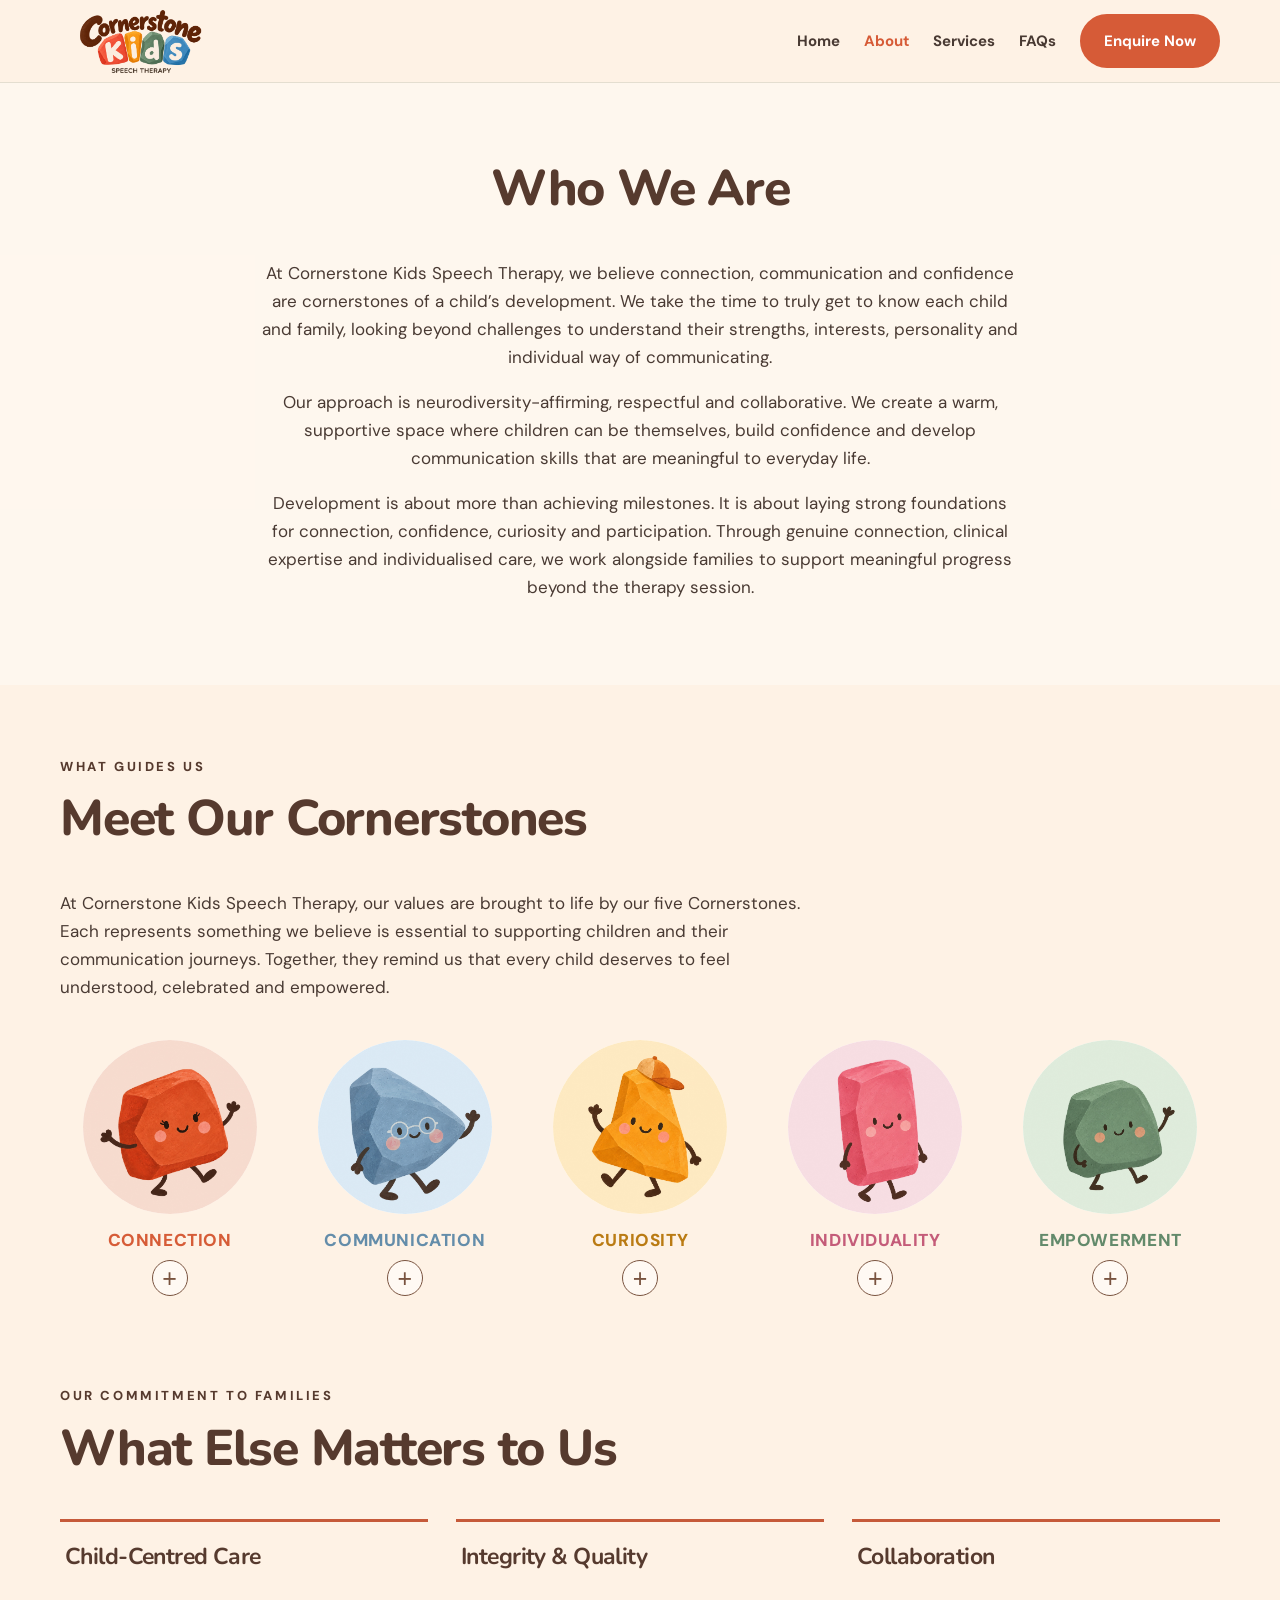
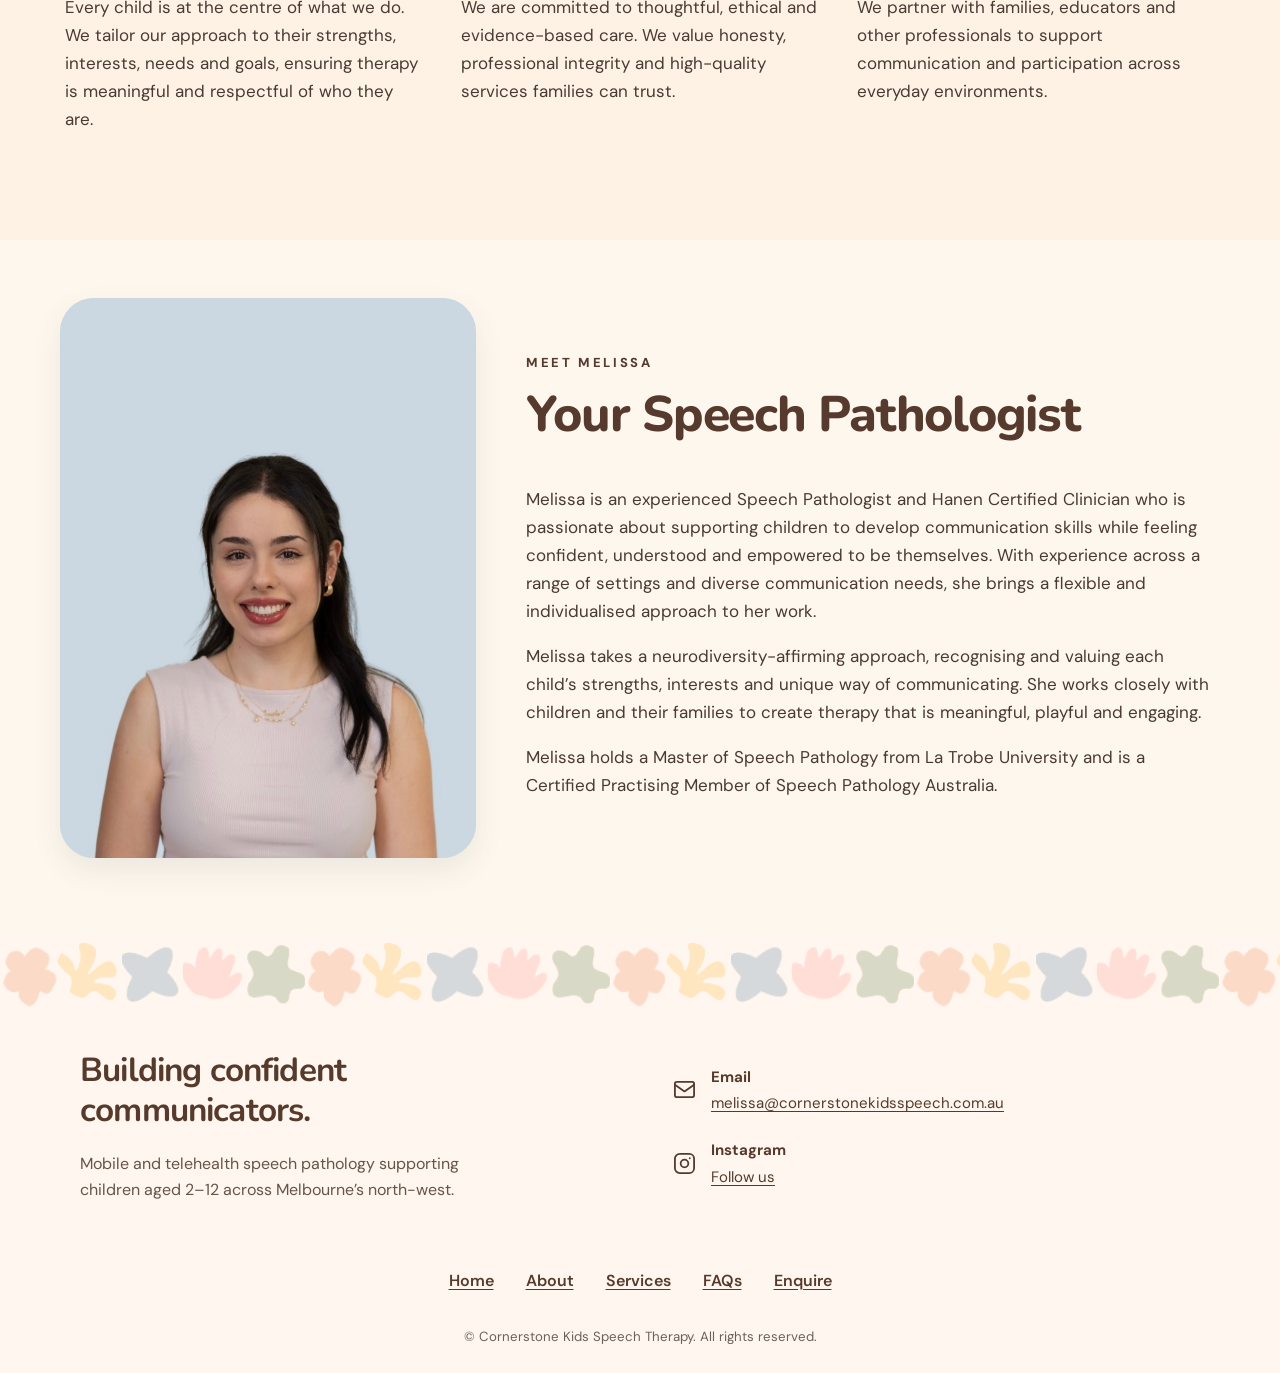
==== commit 5190a1d1: "Add files via upload" ====
--- a/about/index.html
+++ b/about/index.html
@@ -92,7 +92,7 @@
 /* Who We Are only: subtly tighten whitespace above and below. */
 main#main > section.section.about-who-centred{padding-top:clamp(56px,6vw,82px)!important;padding-bottom:clamp(28px,3.6vw,46px)!important}
 @media(max-width:700px){main#main > section.section.about-who-centred{padding-top:48px!important;padding-bottom:28px!important}}
-</style></head><body><a class="skip" href="#main">Skip to content</a><header class="site-header"><div class="wrap nav"><a class="brand" href="../index.html"><img alt="Cornerstone Kids Speech Therapy" class="brand-logo" src="../assets/cornerstone-kids-logo.png"/></a><button aria-expanded="false" aria-label="Open navigation" class="menu">☰</button><nav aria-label="Main navigation" class="nav-links"><a href="../index.html">Home</a><a aria-current="page" href="../about/index.html">About</a><a href="../services/index.html">Services</a><a href="../faqs/index.html">FAQs</a><a class="btn" href="../contact/index.html">Enquire Now</a></nav></div></header><main id="main"><section class="section paper about-who-centred"><div class="wrap"><div class="intro"><h2>Who We Are</h2><p>At Cornerstone Kids Speech Therapy, we believe connection, communication and confidence are cornerstones of a child’s development. We take the time to truly get to know each child and family, looking beyond challenges to understand their strengths, interests, personality and individual way of communicating.</p><p>Our approach is neurodiversity-affirming, respectful and collaborative. We create a warm, supportive space where children can be themselves, build confidence and develop communication skills that are meaningful to everyday life.</p><p>Development is about more than achieving milestones. It is about laying strong foundations for connection, confidence, curiosity and participation. Through genuine connection, clinical expertise and individualised care, we work alongside families to support meaningful progress beyond the therapy session.</p></div></div></section><section class="section"><div class="wrap"><div class="intro"><p class="eyebrow">What guides us</p><h2>Meet Our Cornerstones</h2><p>At Cornerstone Kids Speech Therapy, our values are brought to life by our five Cornerstones. Each represents something we believe is essential to supporting children and their communication journeys. Together, they remind us that every child deserves to feel understood, celebrated and empowered.</p></div><div class="mascot-list"><article class="mascot"><div class="mascot-picture"><img alt="Mabel, the connection Cornerstone character" loading="lazy" src="../assets/mabel.jpg"/></div><p class="eyebrow">Connection</p><button class="cornerstone-expand" type="button" aria-expanded="false" aria-label="Read about this Cornerstone">+</button><div class="cornerstone-popover" hidden><h3>Meet Mabel</h3><p>We believe meaningful communication begins with connection. We create warm, welcoming spaces where children feel safe, seen, understood and included.</p></div></article><article class="mascot"><div class="mascot-picture"><img alt="Arlo, the communication Cornerstone character" loading="lazy" src="../assets/arlo.jpg"/></div><p class="eyebrow">Communication</p><button class="cornerstone-expand" type="button" aria-expanded="false" aria-label="Read about this Cornerstone">+</button><div class="cornerstone-popover" hidden><h3>Meet Arlo</h3><p>Every child has something to say. We recognise and celebrate all forms of communication, knowing every way of expressing ourselves deserves to be heard.</p></div></article><article class="mascot"><div class="mascot-picture"><img alt="Pip, the curiosity Cornerstone character" loading="lazy" src="../assets/pip.jpg"/></div><p class="eyebrow">Curiosity</p><button class="cornerstone-expand" type="button" aria-expanded="false" aria-label="Read about this Cornerstone">+</button><div class="cornerstone-popover" hidden><h3>Meet Pip</h3><p>We embrace children’s natural curiosity, following their interests and creating opportunities for exploration, discovery and meaningful learning.</p></div></article><article class="mascot"><div class="mascot-picture"><img alt="Rumi, the individuality Cornerstone character" loading="lazy" src="../assets/rumi.jpg"/></div><p class="eyebrow">Individuality</p><button class="cornerstone-expand" type="button" aria-expanded="false" aria-label="Read about this Cornerstone">+</button><div class="cornerstone-popover" hidden><h3>Meet Rumi</h3><p>Every child is wonderfully unique. We celebrate different strengths, perspectives and ways of communicating, learning and experiencing the world.</p></div></article><article class="mascot"><div class="mascot-picture"><img alt="Benny, the empowerment Cornerstone character" loading="lazy" src="../assets/benny.jpg"/></div><p class="eyebrow">Empowerment</p><button class="cornerstone-expand" type="button" aria-expanded="false" aria-label="Read about this Cornerstone">+</button><div class="cornerstone-popover" hidden><h3>Meet Benny</h3><p>We support children to build confidence, make choices and communicate in ways that feel right for them, encouraging independence and self-expression.</p></div></article></div><div class="commitments"><p class="eyebrow">Our commitment to families</p><h2>What Else Matters to Us</h2><div class="commitment-grid"><div><h3>Child-Centred Care</h3><p>Every child is at the centre of what we do. We tailor our approach to their strengths, interests, needs and goals, ensuring therapy is meaningful and respectful of who they are.</p></div><div><h3>Integrity &amp; Quality</h3><p>We are committed to thoughtful, ethical and evidence-based care. We value honesty, professional integrity and high-quality services families can trust.</p></div><div><h3>Collaboration</h3><p>We partner with families, educators and other professionals to support communication and participation across everyday environments.</p></div></div></div></div></section><section class="section paper"><div class="wrap bio"><div class="portrait"><img alt="Melissa, Certified Practising Speech Pathologist at Cornerstone Kids Speech Therapy" src="../assets/melissa-headshot.jpg"/></div><div><p class="eyebrow">Meet Melissa</p><h2>Your Speech Pathologist</h2><p>Melissa is an experienced Speech Pathologist and Hanen Certified Clinician who is passionate about supporting children to develop communication skills while feeling confident, understood and empowered to be themselves. With experience across a range of settings and diverse communication needs, she brings a flexible and individualised approach to her work.</p><p>Melissa takes a neurodiversity-affirming approach, recognising and valuing each child’s strengths, interests and unique way of communicating. She works closely with children and their families to create therapy that is meaningful, playful and engaging.</p><p>Melissa holds a Master of Speech Pathology from La Trobe University and is a Certified Practising Member of Speech Pathology Australia.</p></div></div></section></main><footer class="ck-footer"><div class="ck-footer-shapes" aria-hidden="true"></div><div class="ck-footer-inner"><div class="ck-footer-top"><div class="ck-footer-intro"><h2 class="ck-footer-tagline">Building confident communicators.</h2><p class="ck-footer-description">Mobile and telehealth speech pathology supporting children aged 2–12 across Melbourne’s north-west.</p></div><div class="ck-footer-contacts"><div class="ck-footer-contact"><span class="ck-footer-icon"><svg viewBox="0 0 24 24" aria-hidden="true"><rect x="2" y="4" width="20" height="16" rx="2"/><path d="m22 7-10 7L2 7"/></svg></span><div class="ck-footer-contact-text"><span class="ck-footer-label">Email</span><a href="mailto:melissa@cornerstonekidsspeech.com.au">melissa@cornerstonekidsspeech.com.au</a></div></div><div class="ck-footer-contact"><span class="ck-footer-icon"><svg viewBox="0 0 24 24" aria-hidden="true"><rect x="2" y="2" width="20" height="20" rx="5"/><circle cx="12" cy="12" r="4"/><path d="M17.5 6.5h.01"/></svg></span><div class="ck-footer-contact-text"><span class="ck-footer-label">Instagram</span><a href="https://www.instagram.com/cornerstonekids.speechtherapy/" target="_blank" rel="noopener noreferrer">Follow us</a></div></div></div></div><div class="ck-footer-nav-area"><nav aria-label="Footer navigation" class="ck-footer-links"><a href="../index.html">Home</a><a href="../about/index.html">About</a><a href="../services/index.html">Services</a><a href="../faqs/index.html">FAQs</a><a href="../contact/index.html">Enquire</a></nav></div><p class="ck-footer-copyright">© Cornerstone Kids Speech Therapy. All rights reserved.</p></div></footer><script src="../assets/script.js"></script><script>
+</style></head><body><a class="skip" href="#main">Skip to content</a><header class="site-header"><div class="wrap nav"><a class="brand" href="../index.html"><img alt="Cornerstone Kids Speech Therapy" class="brand-logo" src="[data-uri]